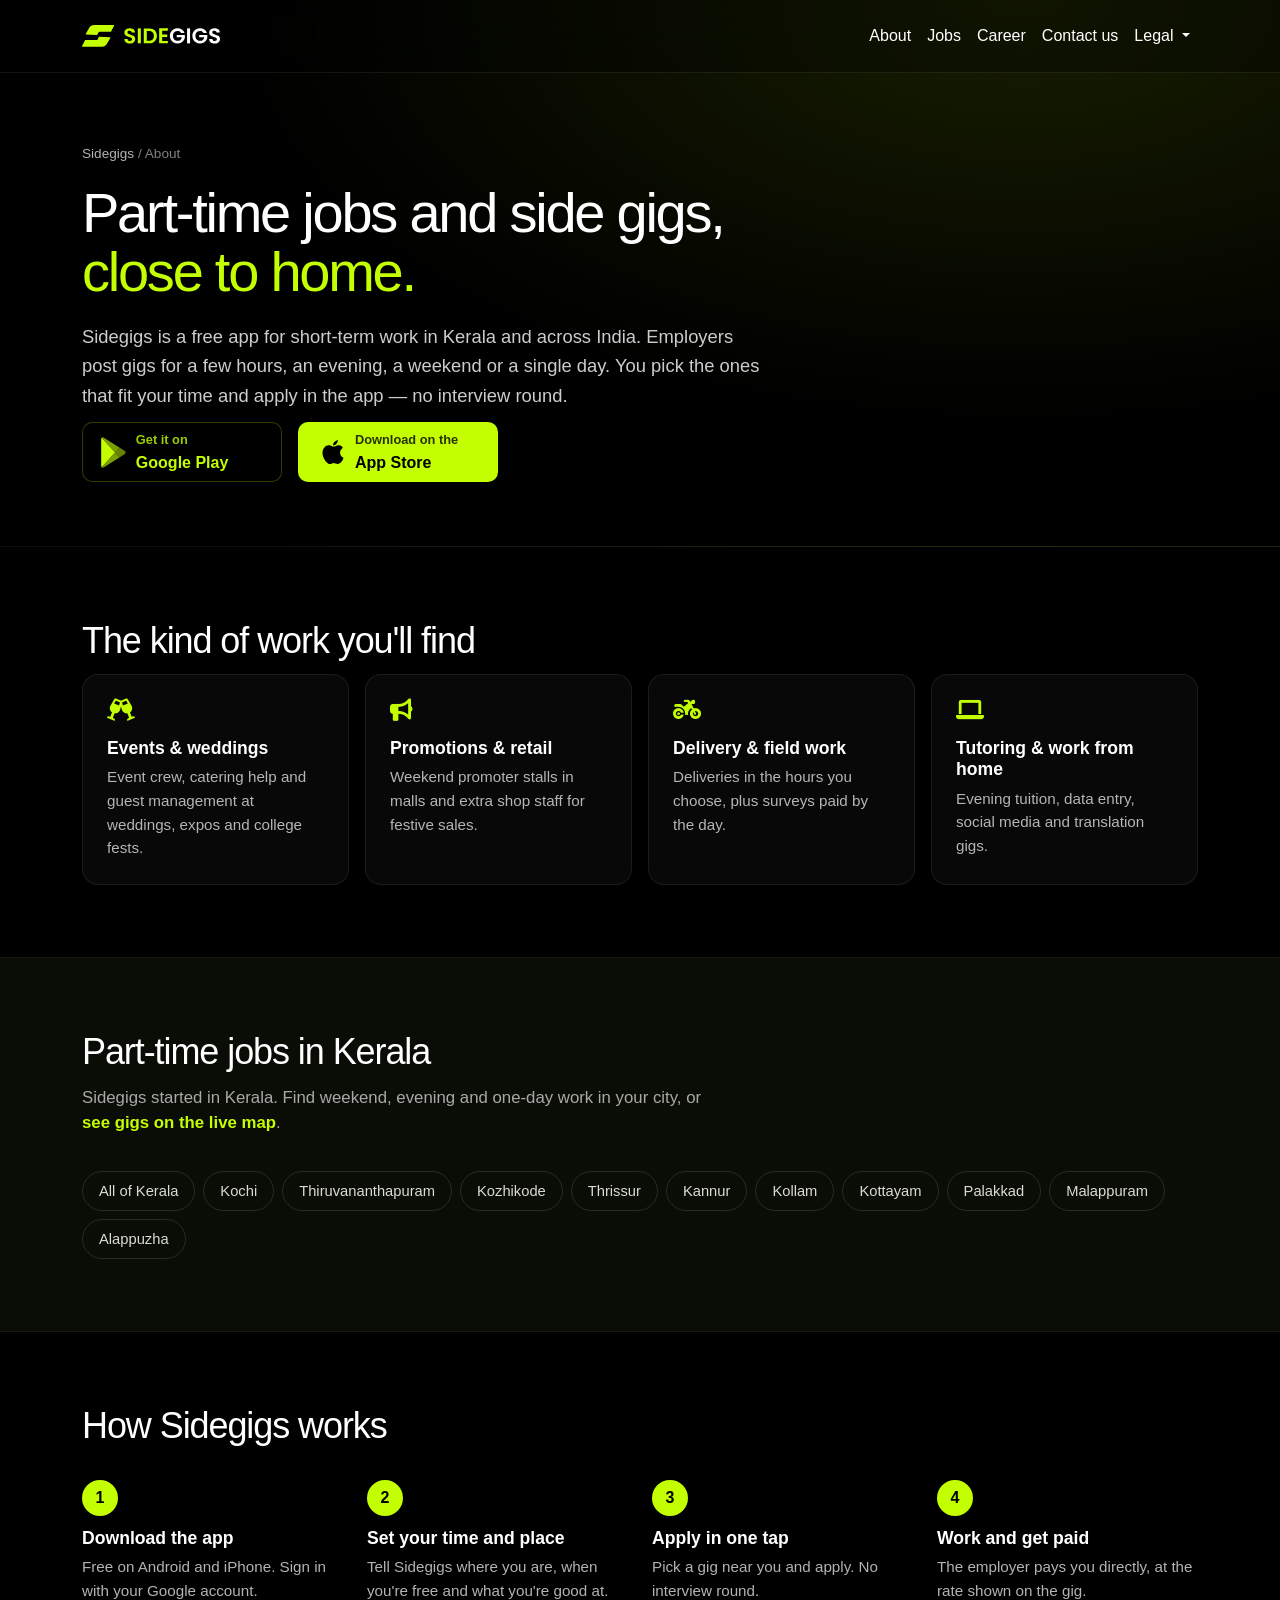
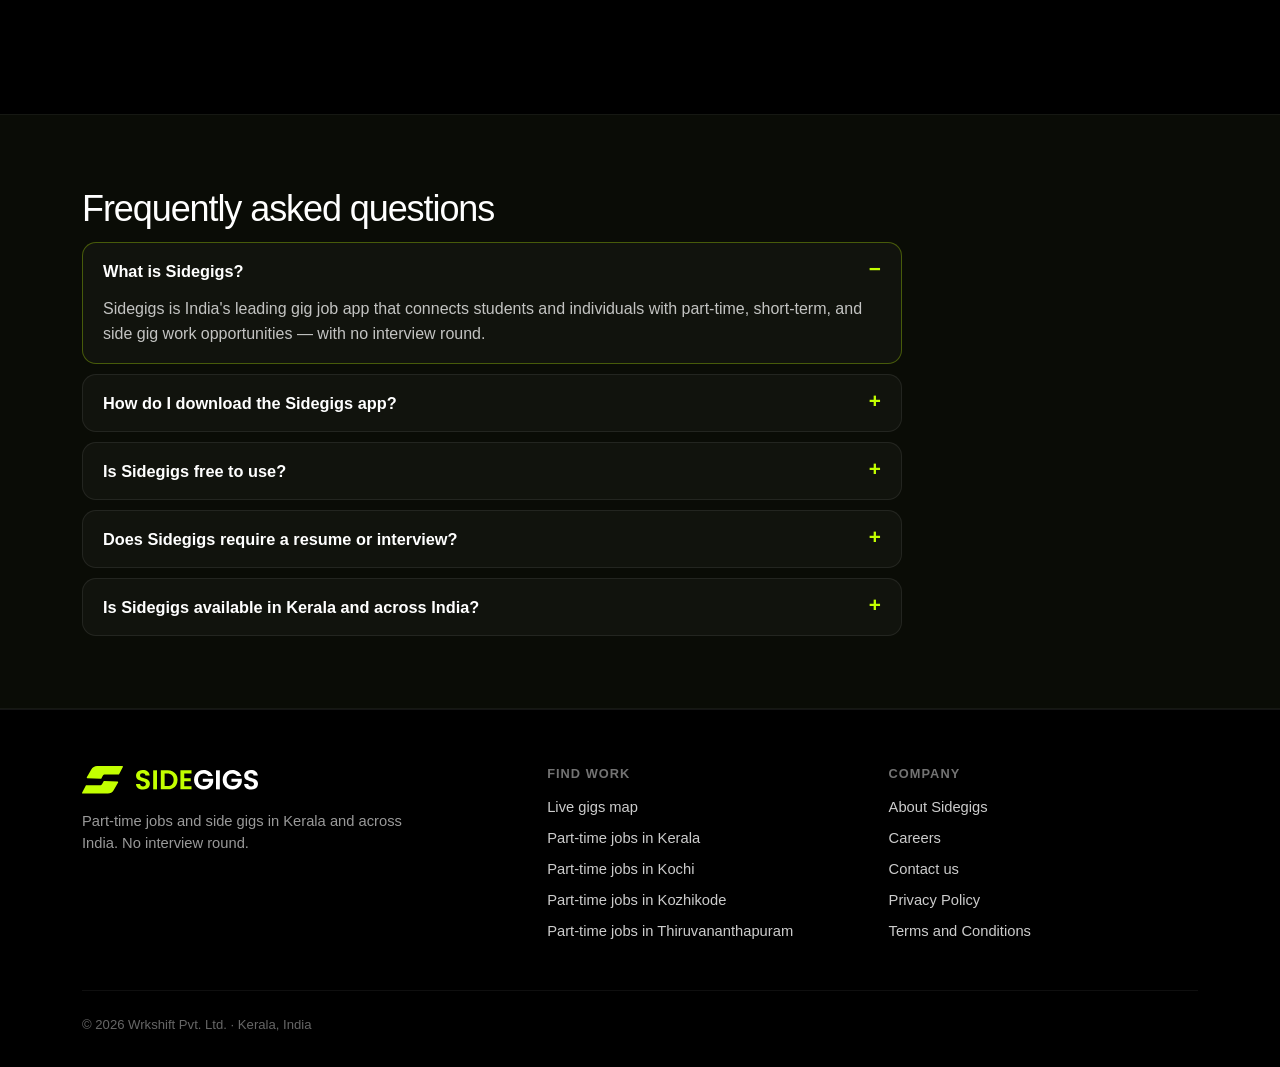
==== about.html @ 77636007 "Add About and Kerala jobs pages, SEO and footer - New part-time-jobs-kerala.html: gig types, ten Ker" ====
<!DOCTYPE html>
<html lang="en" prefix="og: https://ogp.me/ns#">

<head>
    <meta charset="UTF-8">
    <meta name="viewport" content="width=device-width, initial-scale=1.0">

    <!-- Favicon -->
    <link rel="icon" type="image/png" href="images/fav.png">
    <link rel="apple-touch-icon" href="images/fav.png">

    <!-- Primary SEO -->
    <title>About Sidegigs – Part-Time Jobs &amp; Side Gigs in Kerala and India</title>
    <meta name="description"
        content="Sidegigs is a free app for part-time jobs and side gigs in Kerala and across India — events, promotions, delivery, tutoring and work from home. See how it works and get answers to common questions.">
    <meta name="author" content="Wrkshift Pvt. Ltd.">
    <meta name="robots" content="index, follow, max-snippet:-1, max-image-preview:large">
    <meta name="theme-color" content="#C3FF00">
    <link rel="canonical" href="https://sidegigs.app/about.html">
    <link rel="alternate" hreflang="en-in" href="https://sidegigs.app/about.html">

    <!-- Open Graph -->
    <meta property="og:type" content="website">
    <meta property="og:url" content="https://sidegigs.app/about.html">
    <meta property="og:title" content="About Sidegigs – Part-Time Jobs &amp; Side Gigs Near You">
    <meta property="og:description"
        content="A free app for short-term work in Kerala and across India. See how Sidegigs works.">
    <meta property="og:image" content="https://sidegigs.app/images/og-image.png">
    <meta property="og:image:width" content="1200">
    <meta property="og:image:height" content="630">
    <meta property="og:image:alt" content="About Sidegigs">
    <meta property="og:site_name" content="Sidegigs">
    <meta property="og:locale" content="en_IN">

    <!-- Twitter Card -->
    <meta name="twitter:card" content="summary_large_image">
    <meta name="twitter:title" content="About Sidegigs – Part-Time Jobs &amp; Side Gigs Near You">
    <meta name="twitter:description" content="A free app for short-term work in Kerala and across India.">
    <meta name="twitter:image" content="https://sidegigs.app/images/og-image.png">

    <!-- JSON-LD: Breadcrumbs -->
    <script type="application/ld+json">
    {
      "@context": "https://schema.org",
      "@type": "BreadcrumbList",
      "itemListElement": [
        { "@type": "ListItem", "position": 1, "name": "Sidegigs", "item": "https://sidegigs.app/" },
        { "@type": "ListItem", "position": 2, "name": "About", "item": "https://sidegigs.app/about.html" }
      ]
    }
    </script>

    <!-- JSON-LD: FAQ (matches the questions shown on the page) -->
    <script type="application/ld+json">
    {
      "@context": "https://schema.org",
      "@type": "FAQPage",
      "mainEntity": [
        {
          "@type": "Question",
          "name": "What is Sidegigs?",
          "acceptedAnswer": {
            "@type": "Answer",
            "text": "Sidegigs is India's leading gig job app that connects students and individuals with part-time, short-term, and side gig work opportunities — with no interview round."
          }
        },
        {
          "@type": "Question",
          "name": "How do I download the Sidegigs app?",
          "acceptedAnswer": {
            "@type": "Answer",
            "text": "You can download the Sidegigs app on Android from the Google Play Store at https://play.google.com/store/apps/details?id=com.app.sidegigs and on iOS from the App Store at https://apps.apple.com/in/app/sidegigs/id6767884076"
          }
        },
        {
          "@type": "Question",
          "name": "Is Sidegigs free to use?",
          "acceptedAnswer": {
            "@type": "Answer",
            "text": "Yes, the Sidegigs app is completely free to download and use for finding part-time and gig jobs in India."
          }
        },
        {
          "@type": "Question",
          "name": "Does Sidegigs require a resume or interview?",
          "acceptedAnswer": {
            "@type": "Answer",
            "text": "There is no interview round for gigs on Sidegigs. Some employers may ask for a resume before they hire, so it helps to keep one ready. Download the app, browse jobs near you and apply."
          }
        },
        {
          "@type": "Question",
          "name": "Is Sidegigs available in Kerala and across India?",
          "acceptedAnswer": {
            "@type": "Answer",
            "text": "Yes, Sidegigs is available across India, including Kerala, with part-time and gig jobs listed in multiple cities and regions."
          }
        }
      ]
    }
    </script>

    <link href="https://cdn.jsdelivr.net/npm/bootstrap@5.3.0/dist/css/bootstrap.min.css" rel="stylesheet">
    <link href="https://cdnjs.cloudflare.com/ajax/libs/font-awesome/6.0.0/css/all.min.css" rel="stylesheet">
    <link rel="stylesheet" href="style.css">
</head>

<body>
    <!-- Navigation -->
    <nav class="navbar navbar-expand-lg fixed-top navbar-dark">
        <div class="container">
            <a class="navbar-brand" href="index.html">
                <img src="images/logo.svg" alt="Sidegigs Logo" class="navbar-logo">
            </a>
            <button class="navbar-toggler" type="button" data-bs-toggle="collapse"
                data-bs-target="#navbarSupportedContent" aria-controls="navbarSupportedContent" aria-expanded="false"
                aria-label="Toggle navigation">
                <span class="navbar-toggler-icon"></span>
            </button>
            <div class="collapse navbar-collapse ms-auto" id="navbarSupportedContent">
                <ul class="navbar-nav ms-auto mb-2 mb-lg-0">
                    <li class="nav-item">
                        <a class="nav-link active" aria-current="page" href="about.html">About</a>
                    </li>
                    <li class="nav-item">
                        <a class="nav-link" href="jobs.html">Jobs</a>
                    </li>
                    <li class="nav-item">
                        <a class="nav-link" href="career.html">Career</a>
                    </li>
                    <li class="nav-item">
                        <a class="nav-link" href="mailto:contact@sidegigs.app">Contact us</a>
                    </li>
                    <li class="nav-item dropdown">
                        <a class="nav-link dropdown-toggle" href="#" id="navbarDropdown" role="button"
                            data-bs-toggle="dropdown" aria-expanded="false">
                            Legal
                        </a>
                        <ul class="dropdown-menu" aria-labelledby="navbarDropdown">
                            <li><a class="dropdown-item" href="privacy-policy.html">Privacy Policy</a></li>
                            <li><a class="dropdown-item" href="terms-conditions.html">Terms and Conditions</a></li>
                        </ul>
                    </li>
                </ul>
            </div>
        </div>
    </nav>

    <main class="seo-page">
        <!-- What Sidegigs is -->
        <header class="seo-hero">
            <div class="container">
                <nav class="seo-breadcrumb" aria-label="Breadcrumb">
                    <a href="index.html">Sidegigs</a> <span aria-hidden="true">/</span> <span>About</span>
                </nav>
                <h1>Part-time jobs and side gigs,<br><span class="highlight">close to home.</span></h1>
                <p class="seo-lead">Sidegigs is a free app for short-term work in Kerala and across India.
                    Employers post gigs for a few hours, an evening, a weekend or a single day. You pick the ones that
                    fit your time and apply in the app — no interview round.</p>
                <div class="download-buttons">
                    <a href="https://play.google.com/store/apps/details?id=com.app.sidegigs" target="_blank" rel="noopener noreferrer" class="download-btn google-play">
                        <img src="images/google-play-icon.svg" alt="" class="download-icon">
                        <div class="download-text"><small>Get it on</small>Google Play</div>
                    </a>
                    <a href="https://apps.apple.com/in/app/sidegigs/id6767884076" target="_blank" rel="noopener noreferrer" class="download-btn app-store">
                        <img src="images/apple-icon.svg" alt="" class="download-icon">
                        <div class="download-text"><small>Download on the</small>App Store</div>
                    </a>
                </div>
            </div>
        </header>

        <!-- Kinds of work -->
        <section class="seo-section">
            <div class="container">
                <h2>The kind of work you'll find</h2>
                <div class="seo-grid">
                    <article class="seo-card">
                        <i class="fas fa-champagne-glasses" aria-hidden="true"></i>
                        <h3>Events &amp; weddings</h3>
                        <p>Event crew, catering help and guest management at weddings, expos and college fests.</p>
                    </article>
                    <article class="seo-card">
                        <i class="fas fa-bullhorn" aria-hidden="true"></i>
                        <h3>Promotions &amp; retail</h3>
                        <p>Weekend promoter stalls in malls and extra shop staff for festive sales.</p>
                    </article>
                    <article class="seo-card">
                        <i class="fas fa-motorcycle" aria-hidden="true"></i>
                        <h3>Delivery &amp; field work</h3>
                        <p>Deliveries in the hours you choose, plus surveys paid by the day.</p>
                    </article>
                    <article class="seo-card">
                        <i class="fas fa-laptop" aria-hidden="true"></i>
                        <h3>Tutoring &amp; work from home</h3>
                        <p>Evening tuition, data entry, social media and translation gigs.</p>
                    </article>
                </div>
            </div>
        </section>

        <!-- Kerala -->
        <section class="seo-section seo-section-alt">
            <div class="container">
                <h2>Part-time jobs in Kerala</h2>
                <p class="seo-section-lead">Sidegigs started in Kerala. Find weekend, evening and one-day work in your
                    city, or <a class="seo-inline-link" href="jobs.html">see gigs on the live map</a>.</p>
                <div class="seo-city-links">
                    <a href="part-time-jobs-kerala.html">All of Kerala</a>
                    <a href="part-time-jobs-kerala.html#kochi">Kochi</a>
                    <a href="part-time-jobs-kerala.html#thiruvananthapuram">Thiruvananthapuram</a>
                    <a href="part-time-jobs-kerala.html#kozhikode">Kozhikode</a>
                    <a href="part-time-jobs-kerala.html#thrissur">Thrissur</a>
                    <a href="part-time-jobs-kerala.html#kannur">Kannur</a>
                    <a href="part-time-jobs-kerala.html#kollam">Kollam</a>
                    <a href="part-time-jobs-kerala.html#kottayam">Kottayam</a>
                    <a href="part-time-jobs-kerala.html#palakkad">Palakkad</a>
                    <a href="part-time-jobs-kerala.html#malappuram">Malappuram</a>
                    <a href="part-time-jobs-kerala.html#alappuzha">Alappuzha</a>
                </div>
            </div>
        </section>

        <!-- How it works -->
        <section class="seo-section">
            <div class="container">
                <h2>How Sidegigs works</h2>
                <ol class="seo-steps">
                    <li>
                        <h3>Download the app</h3>
                        <p>Free on Android and iPhone. Sign in with your Google account.</p>
                    </li>
                    <li>
                        <h3>Set your time and place</h3>
                        <p>Tell Sidegigs where you are, when you're free and what you're good at.</p>
                    </li>
                    <li>
                        <h3>Apply in one tap</h3>
                        <p>Pick a gig near you and apply. No interview round.</p>
                    </li>
                    <li>
                        <h3>Work and get paid</h3>
                        <p>The employer pays you directly, at the rate shown on the gig.</p>
                    </li>
                </ol>
            </div>
        </section>

        <!-- FAQ (same questions as the FAQPage data in the head) -->
        <section class="seo-section seo-section-alt">
            <div class="container">
                <h2>Frequently asked questions</h2>
                <div class="seo-faq">
                    <details open>
                        <summary>What is Sidegigs?</summary>
                        <p>Sidegigs is India's leading gig job app that connects students and individuals with
                            part-time, short-term, and side gig work opportunities — with no interview round.</p>
                    </details>
                    <details>
                        <summary>How do I download the Sidegigs app?</summary>
                        <p>You can download the Sidegigs app on Android from the
                            <a class="link" href="https://play.google.com/store/apps/details?id=com.app.sidegigs" target="_blank" rel="noopener noreferrer">Google Play Store</a>
                            and on iOS from the
                            <a class="link" href="https://apps.apple.com/in/app/sidegigs/id6767884076" target="_blank" rel="noopener noreferrer">App Store</a>.</p>
                    </details>
                    <details>
                        <summary>Is Sidegigs free to use?</summary>
                        <p>Yes, the Sidegigs app is completely free to download and use for finding part-time and gig
                            jobs in India.</p>
                    </details>
                    <details>
                        <summary>Does Sidegigs require a resume or interview?</summary>
                        <p>There is no interview round for gigs on Sidegigs. Some employers may ask for a resume before
                            they hire, so it helps to keep one ready. Download the app, browse jobs near you and apply.</p>
                    </details>
                    <details>
                        <summary>Is Sidegigs available in Kerala and across India?</summary>
                        <p>Yes, Sidegigs is available across India, including Kerala, with part-time and gig jobs
                            listed in multiple cities and regions.
                            <a class="link" href="part-time-jobs-kerala.html">See part-time jobs in Kerala</a>.</p>
                    </details>
                </div>
            </div>
        </section>
    </main>

    <!-- Footer -->
    <footer class="site-footer">
        <div class="container">
            <div class="site-footer-grid">
                <div class="site-footer-brand">
                    <img src="images/logo.svg" alt="Sidegigs" class="navbar-logo">
                    <p>Part-time jobs and side gigs in Kerala and across India. No interview round.</p>
                </div>
                <nav aria-label="Find work">
                    <h2>Find work</h2>
                    <a href="jobs.html">Live gigs map</a>
                    <a href="part-time-jobs-kerala.html">Part-time jobs in Kerala</a>
                    <a href="part-time-jobs-kerala.html#kochi">Part-time jobs in Kochi</a>
                    <a href="part-time-jobs-kerala.html#kozhikode">Part-time jobs in Kozhikode</a>
                    <a href="part-time-jobs-kerala.html#thiruvananthapuram">Part-time jobs in Thiruvananthapuram</a>
                </nav>
                <nav aria-label="Company">
                    <h2>Company</h2>
                    <a href="about.html">About Sidegigs</a>
                    <a href="career.html">Careers</a>
                    <a href="mailto:contact@sidegigs.app">Contact us</a>
                    <a href="privacy-policy.html">Privacy Policy</a>
                    <a href="terms-conditions.html">Terms and Conditions</a>
                </nav>
            </div>
            <p class="site-footer-legal">© 2026 Wrkshift Pvt. Ltd. · Kerala, India</p>
        </div>
    </footer>

    <script src="https://cdn.jsdelivr.net/npm/bootstrap@5.3.0/dist/js/bootstrap.bundle.min.js"></script>
    <script src="script.js"></script>
</body>

</html>
---- style.css ----
:root {
    --primary-green: #a3ff12;
    --dark-bg: #1a1a1a;
    --card-bg: #2a2a2a;
}

* {
    margin: 0;
    padding: 0;
    box-sizing: border-box;
}

/* Custom font import - Figtree from Google Fonts */
@import url('https://fonts.googleapis.com/css2?family=Figtree:ital,wght@0,300..900;1,300..900&display=swap');

body {
    font-family: 'Figtree', -apple-system, BlinkMacSystemFont, 'Segoe UI', Roboto, sans-serif;
    background: black;
    color: white;
    overflow-x: hidden;
    min-height: 100vh;
}

.navbar {
    background: rgba(0, 0, 0, 0.3);
    backdrop-filter: blur(20px);
    -webkit-backdrop-filter: blur(20px);
    border-bottom: 1px solid rgba(255, 255, 255, 0.08);
    padding: 1rem 0;
}

.navbar-brand {
    font-family: 'Figtree', sans-serif;
    font-size: 1.5rem;
    font-weight: 700;
    color: white !important;
    display: flex;
    align-items: center;
    gap: 0.5rem;
}

.navbar-nav .nav-link {
    color: white !important;
    transition: color 0.3s ease;
}

.navbar-nav .nav-link:hover {
    color: rgb(195 255 0 / 57%) !important;
}

.dropdown-item {
    color: white !important;
    transition: color 0.3s ease;
}

.dropdown-item:hover {
    color: rgb(195 255 0 / 57%) !important;
    background-color: transparent !important;
}

.dropdown-menu {
    background-color: black !important;
    border: 1px solid rgba(255, 255, 255, 0.1) !important;
    padding: 0.5rem 0 !important;
    margin-top: 0.5rem !important;
    min-width: 200px !important;
    left: auto !important;
    right: 0 !important;
    transform: none !important;
}

.dropdown-item {
    color: white !important;
    transition: color 0.3s ease;
    padding: 0.5rem 1rem !important;
    white-space: nowrap !important;
    overflow: hidden !important;
    text-overflow: ellipsis !important;
    max-width: 200px !important;
    width: 100% !important;
    display: block !important;
}

.brand-icon {
    width: 32px;
    height: 32px;
    background: var(--primary-green);
    border-radius: 6px;
    display: flex;
    align-items: center;
    justify-content: center;
    color: black;
    font-weight: 900;
    font-size: 1.2rem;
    transform: skew(-15deg);
}

.contact-btn {
    font-family: 'Figtree', sans-serif;
    background: var(--primary-green);
    color: black !important;
    border: none;
    padding: 0.7rem 1.5rem;
    border-radius: 10px;
    font-weight: 600;
    text-decoration: none;
    transition: all 0.3s ease;
}

.contact-btn:hover {
    background: #8fdc00;
    transform: translateY(-2px);
    box-shadow: 0 10px 25px rgba(163, 255, 18, 0.3);
}

.hero-section {
    min-height: 100vh;
    display: flex;
    align-items: center;
    position: relative;
    padding: 8rem 0 4rem;
    background: black;
    background-image: url('images/bg.png');
    background-size: cover;
    background-position: center;
    background-repeat: no-repeat;
    background-attachment: fixed;
}

.hero-content {
    text-align: left;
    max-width: 600px;
    margin: 0;
    padding: 2rem;
    /* Background removed as requested */
    border-radius: 20px;
    box-shadow: none;
}

.hero-content h1 {
    font-family: 'Figtree', sans-serif;
    font-size: 83.25px;
    font-style: normal;
    font-weight: 500;
    line-height: 110%; /* 91.575px */
    letter-spacing: -4.212px;
    margin-bottom: 1.5rem;
    background: linear-gradient(180deg, #FFF 54.17%, #C3FF00 100%);
    background-clip: text;
    -webkit-background-clip: text;
    -webkit-text-fill-color: transparent;
}

.hero-content .highlight {
    color: var(--primary-green);
    -webkit-text-fill-color: var(--primary-green);
}

.hero-description {
    font-family: 'Figtree', sans-serif;
    font-size: 1.2rem;
    line-height: 1.6;
    margin-bottom: 3rem;
    color: rgba(255, 255, 255, 0.9);
    text-align: left;
}

.download-buttons {
    display: flex;
    gap: 1rem;
    flex-wrap: wrap;
    justify-content: flex-start;
}

.download-btn {
    font-family: 'Figtree', sans-serif;
    display: flex;
    align-items: center;
    gap: 0.8rem;
    padding: 1rem 2rem;
    border-radius: 12px;
    text-decoration: none;
    font-weight: 600;
    transition: all 0.3s ease;
    border: 2px solid transparent;
    min-width: 200px;
}

.download-btn.google-play {
    display: flex;
    width: 198px;
    height: 60px;
    padding: 11px 18px;
    flex-direction: row;
    align-items: center;
    gap: 10px;
    flex-shrink: 0;
    border-radius: 10px;
    border: 1px solid rgba(195, 255, 0, 0.24);
    background: #000;
    color: white;
}

.download-btn.app-store {
    display: flex;
    width: 198px;
    height: 60px;
    padding: 11px 21px;
    flex-direction: row;
    align-items: center;
    gap: 10px;
    flex-shrink: 0;
    border-radius: 10px;
    background: #C3FF00;
    color: black;
}

.download-btn:hover {
    transform: translateY(-3px);
    box-shadow: 0 15px 35px rgba(0, 0, 0, 0.3);
}

.download-btn.google-play:hover {
    background: #444;
    color: white;
}

.download-btn.app-store:hover {
    background: #8fdc00;
    color: black;
}

.download-icon {
    width: 24px;
    height: 24px;
}

.google-play .download-icon {
    width: 24.873px;
    height: 31.3px;
}

.download-text {
    font-family: 'Figtree', sans-serif;
    display: flex;
    color: #C3FF00;
    width: 104px;
    flex-direction: column;
    align-items: flex-start;
    gap: 2px;
}

.download-btn.app-store .download-text {
    display: flex;
    width: 104px;
    flex-direction: column;
    align-items: flex-start;
    color: black;
}

.download-text small {
    font-size: 0.8rem;
    opacity: 0.8;
}

.floating-circle {
    position: absolute;
    border-radius: 50%;
    background: linear-gradient(135deg, var(--primary-green), #7dd87d);
    opacity: 0.1;
    animation: float 6s ease-in-out infinite;
}

.floating-circle:nth-child(1) {
    width: 200px;
    height: 200px;
    top: 10%;
    left: 10%;
    animation-delay: 0s;
}

.floating-circle:nth-child(2) {
    width: 150px;
    height: 150px;
    top: 70%;
    right: 10%;
    animation-delay: 2s;
}

.floating-circle:nth-child(3) {
    width: 100px;
    height: 100px;
    top: 40%;
    left: 80%;
    animation-delay: 4s;
}
.hand-mob {
    display: none;
}
a.link {
    color: rgb(255 255 255 / 45%);
    text-decoration: none;
}
a.link:hover {
    color: rgb(195 255 0 / 57%);
}

/* Legal Pages Styles */
.legal-section {
    min-height: 100vh;
    padding: 8rem 0 4rem;
    background: linear-gradient(135deg, #1a1a1a 0%, #2d2d2d 100%);
}

.legal-content {
    background: rgba(42, 42, 42, 0.8);
    padding: 3rem;
    border-radius: 20px;
    box-shadow: 0 20px 40px rgba(0, 0, 0, 0.3);
    margin-top: 2rem;
}

.legal-content h1 {
    font-family: 'Figtree', sans-serif;
    font-size: 3rem;
    font-weight: 700;
    color: var(--primary-green);
    margin-bottom: 1rem;
}

.legal-content h2 {
    font-family: 'Figtree', sans-serif;
    font-size: 1.5rem;
    font-weight: 600;
    color: white;
    margin-top: 2rem;
    margin-bottom: 1rem;
}

.legal-content p {
    font-family: 'Figtree', sans-serif;
    font-size: 1.1rem;
    line-height: 1.6;
    color: rgba(255, 255, 255, 0.9);
    margin-bottom: 1rem;
}

.legal-content ul {
    margin-bottom: 1.5rem;
    padding-left: 1.5rem;
}

.legal-content li {
    font-family: 'Figtree', sans-serif;
    font-size: 1.1rem;
    line-height: 1.6;
    color: rgba(255, 255, 255, 0.9);
    margin-bottom: 0.5rem;
}

.last-updated {
    color: rgba(255, 255, 255, 0.6) !important;
    font-style: italic;
    margin-bottom: 2rem !important;
}

/* Career Page Styles */
.career-section {
    min-height: 100vh;
    padding: 8rem 0 4rem;
    background: black;
}

.career-content {
    background: rgba(0, 0, 0, 0.8);
    padding: 3rem;
    border-radius: 20px;
    box-shadow: 0 20px 40px rgba(0, 0, 0, 0.3);
    margin-top: 2rem;
    text-align: center;
}

.career-content h1 {
    font-family: 'Figtree', sans-serif;
    font-size: 3rem;
    font-weight: 700;
    color: var(--primary-green);
    margin-bottom: 1rem;
}

.career-subtitle {
    font-family: 'Figtree', sans-serif;
    font-size: 1.2rem;
    color: rgba(255, 255, 255, 0.8);
    margin-bottom: 3rem;
}

.no-openings-message {
    background: rgba(26, 26, 26, 0.6);
    padding: 2.5rem;
    border-radius: 15px;
    border: 1px solid rgba(195, 255, 0, 0.2);
    margin-top: 2rem;
}

.icon-container {
    margin-bottom: 1.5rem;
}

.icon-container i {
    font-size: 4rem;
    color: var(--primary-green);
    opacity: 0.8;
}

.no-openings-message h2 {
    font-family: 'Figtree', sans-serif;
    font-size: 2rem;
    font-weight: 600;
    color: white;
    margin-bottom: 1rem;
}

.no-openings-message p {
    font-family: 'Figtree', sans-serif;
    font-size: 1.1rem;
    line-height: 1.6;
    color: rgba(255, 255, 255, 0.9);
    margin-bottom: 2rem;
}

.future-opportunities {
    text-align: left;
    margin: 2rem 0;
    padding: 1.5rem;
    background: rgba(0, 0, 0, 0.3);
    border-radius: 10px;
}

.future-opportunities h3 {
    font-family: 'Figtree', sans-serif;
    font-size: 1.3rem;
    font-weight: 600;
    color: var(--primary-green);
    margin-bottom: 1rem;
}

.future-opportunities p {
    font-family: 'Figtree', sans-serif;
    font-size: 1rem;
    color: rgba(255, 255, 255, 0.8);
    margin-bottom: 1rem;
}

.future-opportunities ul {
    list-style: none;
    padding: 0;
}

.future-opportunities li {
    font-family: 'Figtree', sans-serif;
    font-size: 1rem;
    color: rgba(255, 255, 255, 0.9);
    margin-bottom: 0.8rem;
    padding-left: 1rem;
    position: relative;
}

.future-opportunities li:before {
    content: "•";
    color: var(--primary-green);
    font-weight: bold;
    position: absolute;
    left: 0;
}

.contact-info {
    margin-top: 2rem;
    padding: 1.5rem;
    background: rgba(195, 255, 0, 0.1);
    border-radius: 10px;
    border: 1px solid rgba(195, 255, 0, 0.3);
}

.contact-info h3 {
    font-family: 'Figtree', sans-serif;
    font-size: 1.3rem;
    font-weight: 600;
    color: var(--primary-green);
    margin-bottom: 1rem;
}

.contact-info p {
    font-family: 'Figtree', sans-serif;
    font-size: 1rem;
    color: rgba(255, 255, 255, 0.9);
    margin-bottom: 1.5rem;
}

.btn-primary {
    background: var(--primary-green);
    color: black;
    border: none;
    padding: 0.8rem 2rem;
    border-radius: 10px;
    font-family: 'Figtree', sans-serif;
    font-weight: 600;
    text-decoration: none;
    transition: all 0.3s ease;
}

.btn-primary:hover {
    background: #8fdc00;
    color: black;
    transform: translateY(-2px);
    box-shadow: 0 10px 25px rgba(163, 255, 18, 0.3);
}
@keyframes float {
    0%, 100% { transform: translateY(0px) rotate(0deg); }
    50% { transform: translateY(-20px) rotate(180deg); }
}
@media (max-width: 1200px) {
    .hero-content h1 {
        font-size: 60px;
    }
    .floating-elements {
        display: none;
    }
}

@media (max-width: 768px) {
    body {
        background: black !important;
    }
    
    .hero-section {
        padding: 6rem 0 2rem;
        background: black !important;
    }
    
    .career-section {
        background: black !important;
    }
    
    .hero-content {
        margin: 1rem;
        padding: 1.5rem;
    }
    
    .download-buttons {
        justify-content: flex-start;
    }
    
    .download-btn {
        min-width: 180px;
    }
    .hero-content h1 {
        letter-spacing: -1.212px;
        font-size: 60px;
    }
    .hand-mob {
        display: block;
        width: 70%;
    }
    .hero-section {
        flex-direction: column;
        align-items: flex-start;
        background-image: none !important;
    }
}

@media (max-width: 576px) {
    body {
        background: black !important;
    }
    
    .hero-section {
        background: black !important;
    }
    
    .career-section {
        background: black !important;
    }
    
    .download-buttons {
        flex-direction: row;
        align-items: center;
        justify-content: center;
    }
    
    .download-btn {
        width: 100%;
        max-width: 250px;
    }
    
    .hero-content {
        margin: 0.5rem;
        padding: 1rem;
    }
    .floating-circle:nth-child(3) {
        left: 40% !important;
    }
    .hero-description {
        text-align: center ;
        font-size: 0.875rem;
        margin-bottom: 1rem;
    }
    .hero-content h1 {
        font-size: 45px;
        text-align: center;
        margin-bottom: 1rem;
    }
    .hand-mob {
        width: 85%;
    }
    .contact-btn {
        padding: .6rem 1rem;
        font-size: 14px;
    }
    .download-btn.google-play, .download-btn.app-store {
        width: auto;
        padding: 11px;
        font-size: 14px;
        min-width: auto;
        max-width: auto;
    }

    .google-play .download-icon {
        width: 20.873px;
        height: 24.3px;
    }

    .download-icon {
        width: 20px;
        height: 20px;
    }
    a.link {
        font-size: 14px;
    }
}

@media (max-width: 398px) {
    .download-buttons {
        flex-direction: column;
        align-items: center;
        gap: 0.75rem;
        width: 100%;
    }

    .download-btn.google-play,
    .download-btn.app-store {
        width: 100%;
        max-width: none;
        min-width: 0;
        padding: 13px 20px;
        font-size: 15px;
        justify-content: center;
    }
}
/* Jobs Page Styles */
.jobs-section {
    position: relative;
    height: 100vh;
    height: 100dvh;
    min-height: 600px;
    overflow: hidden;
    background: radial-gradient(ellipse at 50% 65%, #0c1104 0%, #000 65%);
}

.jobs-stage {
    position: absolute;
    inset: 0;
    cursor: grab;
    /* The page is the globe, so a finger drag in any direction turns it. */
    touch-action: none;
    outline: none;
}

/* Darkens the left edge so the intro reads over the land dots. */
.jobs-section::before {
    content: "";
    position: absolute;
    inset: 0 auto 0 0;
    width: min(560px, 45%);
    background: linear-gradient(to right, rgba(0, 0, 0, 0.85) 40%, rgba(0, 0, 0, 0));
    pointer-events: none;
    z-index: 2;
}

.jobs-markers {
    z-index: 1;
}

.jobs-intro,
.jobs-panel,
.jobs-controls {
    z-index: 3;
}

.jobs-stage.is-dragging {
    cursor: grabbing;
}

.jobs-stage:focus-visible {
    box-shadow: inset 0 0 0 2px rgba(195, 255, 0, 0.5);
}

.jobs-stage canvas {
    display: block;
    width: 100%;
    height: 100%;
}

.jobs-markers {
    position: absolute;
    inset: 0;
    pointer-events: none;
}

/* A marker's box is centred on its point; the label floats above it. */
.globe-marker {
    position: absolute;
    left: -11px;
    top: -11px;
    width: 22px;
    height: 22px;
    padding: 0;
    border: 0;
    background: none;
    pointer-events: auto;
    cursor: pointer;
    transition: opacity 0.2s ease;
    will-change: transform;
}

.globe-marker-dot {
    position: absolute;
    inset: 5px;
    border-radius: 50%;
    background: #C3FF00;
    box-shadow: 0 0 0 2px rgba(0, 0, 0, 0.85), 0 0 12px rgba(195, 255, 0, 0.7);
    transition: transform 0.2s ease;
}

.globe-marker.is-remote .globe-marker-dot {
    background: #7cc8ff;
    box-shadow: 0 0 0 2px rgba(0, 0, 0, 0.85), 0 0 12px rgba(124, 200, 255, 0.7);
}

.globe-marker.is-hot .globe-marker-dot::after {
    content: "";
    position: absolute;
    inset: 0;
    border-radius: 50%;
    border: 2px solid currentColor;
    color: #C3FF00;
    animation: globe-pulse 2s ease-out infinite;
}

.globe-marker:hover .globe-marker-dot,
.globe-marker:focus-visible .globe-marker-dot {
    transform: scale(1.35);
}

.globe-marker.is-selected .globe-marker-dot {
    transform: scale(1.5);
    box-shadow: 0 0 0 2px #000, 0 0 0 4px #C3FF00, 0 0 18px rgba(195, 255, 0, 0.9);
}

.globe-marker.is-remote.is-selected .globe-marker-dot {
    box-shadow: 0 0 0 2px #000, 0 0 0 4px #7cc8ff, 0 0 18px rgba(124, 200, 255, 0.9);
}

.globe-marker:focus-visible {
    outline: none;
}

.globe-marker-label {
    position: absolute;
    left: 50%;
    bottom: calc(100% + 4px);
    transform: translate(-50%, 4px);
    padding: 3px 9px;
    border-radius: 999px;
    background: rgba(0, 0, 0, 0.8);
    border: 1px solid rgba(195, 255, 0, 0.3);
    color: white;
    font-size: 12px;
    font-weight: 600;
    white-space: nowrap;
    opacity: 0;
    pointer-events: none;
    transition: opacity 0.2s ease, transform 0.2s ease;
    backdrop-filter: blur(6px);
    -webkit-backdrop-filter: blur(6px);
}

.globe-marker-label em {
    font-style: normal;
    color: #C3FF00;
    margin-left: 2px;
}

.globe-marker.is-remote .globe-marker-label {
    border-color: rgba(124, 200, 255, 0.35);
}

.globe-marker.is-remote .globe-marker-label em {
    color: #7cc8ff;
}

.globe-marker.is-named .globe-marker-label,
.globe-marker:hover .globe-marker-label,
.globe-marker:focus-visible .globe-marker-label {
    opacity: 1;
    transform: translate(-50%, 0);
}

.globe-marker.is-selected,
.globe-marker:hover,
.globe-marker:focus-visible {
    z-index: 2;
}

.globe-marker.is-selected .globe-marker-label {
    background: #C3FF00;
    color: black;
    border-color: #C3FF00;
}

.globe-marker.is-selected .globe-marker-label em {
    color: rgba(0, 0, 0, 0.6);
}

.globe-marker.is-remote.is-selected .globe-marker-label {
    background: #7cc8ff;
    border-color: #7cc8ff;
}

@keyframes globe-pulse {
    0% { transform: scale(1); opacity: 0.8; }
    100% { transform: scale(3.2); opacity: 0; }
}

/* Intro and city list, over the left of the globe */
.jobs-intro {
    position: absolute;
    top: 7rem;
    left: max(1.5rem, calc((100% - 1320px) / 2 + 0.75rem));
    width: 340px;
    max-height: calc(100% - 9.5rem);
    display: flex;
    flex-direction: column;
    pointer-events: none;
}

.jobs-intro > * {
    pointer-events: auto;
}

.jobs-eyebrow {
    display: inline-flex;
    align-items: center;
    gap: 0.5rem;
    align-self: flex-start;
    padding: 0.3rem 0.8rem;
    border-radius: 999px;
    border: 1px solid rgba(195, 255, 0, 0.3);
    background: rgba(195, 255, 0, 0.08);
    color: #C3FF00;
    font-size: 0.8rem;
    font-weight: 600;
    letter-spacing: 0.04em;
    text-transform: uppercase;
}

.jobs-live-dot {
    width: 7px;
    height: 7px;
    border-radius: 50%;
    background: #C3FF00;
    box-shadow: 0 0 0 0 rgba(195, 255, 0, 0.6);
    animation: jobs-live 1.6s ease-out infinite;
}

@keyframes jobs-live {
    0% { box-shadow: 0 0 0 0 rgba(195, 255, 0, 0.6); }
    100% { box-shadow: 0 0 0 8px rgba(195, 255, 0, 0); }
}

.jobs-intro h1 {
    margin: 1rem 0 0.75rem;
    font-size: 2.75rem;
    font-weight: 500;
    line-height: 1.05;
    letter-spacing: -0.04em;
    color: white;
}

.jobs-intro h1 .highlight {
    color: #C3FF00;
}

.jobs-lead {
    font-size: 1rem;
    line-height: 1.55;
    color: rgba(255, 255, 255, 0.7);
    margin-bottom: 1.25rem;
}

.jobs-stats {
    display: flex;
    gap: 2rem;
    margin-bottom: 1.25rem;
}

.jobs-stats div {
    display: flex;
    flex-direction: column;
}

.jobs-stats strong {
    font-size: 2rem;
    font-weight: 600;
    line-height: 1;
    color: white;
    font-variant-numeric: tabular-nums;
}

.jobs-stats span {
    font-size: 0.8rem;
    color: rgba(255, 255, 255, 0.55);
    margin-top: 0.3rem;
}

.jobs-cities {
    display: grid;
    grid-template-columns: 1fr 1fr;
    gap: 2px 0.5rem;
    min-height: 0;
    overflow-y: auto;
    padding: 0.5rem;
    margin: 0 -0.5rem;
    border-radius: 14px;
    background: rgba(0, 0, 0, 0.45);
    backdrop-filter: blur(10px);
    -webkit-backdrop-filter: blur(10px);
    scrollbar-width: thin;
    scrollbar-color: rgba(255, 255, 255, 0.2) transparent;
}

.jobs-city {
    display: flex;
    align-items: center;
    gap: 0.5rem;
    min-width: 0;
    padding: 0.4rem 0.55rem;
    border: 0;
    border-radius: 8px;
    background: none;
    color: rgba(255, 255, 255, 0.8);
    font-size: 0.875rem;
    text-align: left;
    transition: background 0.2s ease, color 0.2s ease;
}

.jobs-city:hover {
    background: rgba(255, 255, 255, 0.07);
    color: white;
}

.jobs-city.is-selected {
    background: rgba(195, 255, 0, 0.14);
    color: white;
}

.jobs-city-dot {
    flex-shrink: 0;
    width: 7px;
    height: 7px;
    border-radius: 50%;
    background: #C3FF00;
}

.jobs-city.is-remote .jobs-city-dot {
    background: #7cc8ff;
}

.jobs-city-name {
    flex: 1;
    min-width: 0;
    overflow: hidden;
    text-overflow: ellipsis;
    white-space: nowrap;
}

.jobs-city-count {
    font-size: 0.75rem;
    color: rgba(255, 255, 255, 0.45);
    font-variant-numeric: tabular-nums;
}

/* Details, on the right */
.jobs-panel {
    position: absolute;
    top: 7rem;
    right: max(1.5rem, calc((100% - 1320px) / 2 + 0.75rem));
    width: 380px;
    max-height: calc(100% - 10.5rem);
    overflow-y: auto;
    padding: 1.25rem;
    border-radius: 20px;
    border: 1px solid rgba(255, 255, 255, 0.1);
    background: rgba(10, 12, 6, 0.78);
    backdrop-filter: blur(18px);
    -webkit-backdrop-filter: blur(18px);
    box-shadow: 0 30px 60px rgba(0, 0, 0, 0.5);
    scrollbar-width: thin;
    scrollbar-color: rgba(255, 255, 255, 0.2) transparent;
    animation: jobs-panel-in 0.35s ease;
}

.jobs-panel.is-open {
    border-color: rgba(195, 255, 0, 0.22);
}

@keyframes jobs-panel-in {
    from { opacity: 0; transform: translateX(16px); }
    to { opacity: 1; transform: none; }
}

.jobs-panel-empty {
    text-align: center;
    padding: 1rem 0.5rem;
}

.jobs-panel-empty-icon {
    width: 52px;
    height: 52px;
    margin: 0 auto 1rem;
    display: grid;
    place-items: center;
    border-radius: 50%;
    background: rgba(195, 255, 0, 0.1);
    color: #C3FF00;
    font-size: 1.3rem;
}

.jobs-panel-empty h2 {
    font-size: 1.25rem;
    font-weight: 600;
    margin-bottom: 0.5rem;
}

.jobs-panel-empty p {
    font-size: 0.9rem;
    color: rgba(255, 255, 255, 0.6);
    margin: 0;
}

.jobs-panel-head {
    display: flex;
    align-items: center;
    justify-content: space-between;
    gap: 0.75rem;
    margin-bottom: 1rem;
}

.jobs-panel-head h2 {
    font-size: 1.5rem;
    font-weight: 600;
    margin: 0;
}

.jobs-panel-sub,
.jobs-panel-crumb {
    font-size: 0.85rem;
    color: rgba(255, 255, 255, 0.55);
}

.jobs-panel-crumb {
    flex: 1;
}

.jobs-icon-btn {
    flex-shrink: 0;
    width: 36px;
    height: 36px;
    display: grid;
    place-items: center;
    border-radius: 50%;
    border: 1px solid rgba(255, 255, 255, 0.12);
    background: rgba(255, 255, 255, 0.04);
    color: white;
    transition: background 0.2s ease, border-color 0.2s ease;
}

.jobs-icon-btn:hover {
    background: rgba(195, 255, 0, 0.12);
    border-color: rgba(195, 255, 0, 0.4);
}

.jobs-list {
    list-style: none;
    padding: 0;
    margin: 0;
    display: flex;
    flex-direction: column;
    gap: 0.6rem;
}

.jobs-card {
    width: 100%;
    display: flex;
    flex-direction: column;
    gap: 0.45rem;
    padding: 0.9rem 1rem;
    border-radius: 14px;
    border: 1px solid rgba(255, 255, 255, 0.08);
    background: rgba(255, 255, 255, 0.03);
    color: white;
    text-align: left;
    transition: border-color 0.2s ease, background 0.2s ease, transform 0.2s ease;
}

.jobs-card:hover,
.jobs-card:focus-visible {
    border-color: rgba(195, 255, 0, 0.45);
    background: rgba(195, 255, 0, 0.05);
    transform: translateY(-1px);
    outline: none;
}

.jobs-card-top {
    display: flex;
    justify-content: space-between;
    align-items: baseline;
    gap: 0.75rem;
}

.jobs-card-title {
    font-weight: 600;
    font-size: 1rem;
}

.jobs-card-pay {
    flex-shrink: 0;
    color: #C3FF00;
    font-weight: 600;
    font-size: 0.9rem;
}

.jobs-card-meta {
    display: flex;
    align-items: center;
    flex-wrap: wrap;
    gap: 0.5rem;
    font-size: 0.82rem;
    color: rgba(255, 255, 255, 0.7);
}

.jobs-card-foot {
    font-size: 0.75rem;
    color: rgba(255, 255, 255, 0.45);
}

.jobs-tag {
    display: inline-block;
    padding: 0.15rem 0.55rem;
    border-radius: 999px;
    background: rgba(195, 255, 0, 0.12);
    color: #C3FF00;
    font-size: 0.72rem;
    font-weight: 600;
}

.jobs-tag.is-remote {
    background: rgba(124, 200, 255, 0.14);
    color: #7cc8ff;
}

.jobs-detail h2 {
    font-size: 1.6rem;
    font-weight: 600;
    margin: 0.6rem 0 0.25rem;
}

.jobs-detail-where {
    font-size: 0.875rem;
    color: rgba(255, 255, 255, 0.6);
    margin-bottom: 0.9rem;
}

.jobs-detail-pay {
    font-size: 1.9rem;
    font-weight: 600;
    color: #C3FF00;
    letter-spacing: -0.02em;
    margin-bottom: 1rem;
}

.jobs-facts {
    display: grid;
    grid-template-columns: 1.6fr 1fr 1fr;
    gap: 0.5rem;
    margin-bottom: 1.25rem;
}

.jobs-facts div {
    padding: 0.6rem 0.7rem;
    border-radius: 10px;
    background: rgba(255, 255, 255, 0.04);
}

.jobs-facts dt {
    font-size: 0.7rem;
    font-weight: 500;
    color: rgba(255, 255, 255, 0.5);
    text-transform: uppercase;
    letter-spacing: 0.04em;
}

.jobs-facts dd {
    margin: 0.2rem 0 0;
    font-size: 0.85rem;
    font-weight: 600;
}

.jobs-detail h3 {
    font-size: 0.8rem;
    font-weight: 600;
    text-transform: uppercase;
    letter-spacing: 0.06em;
    color: rgba(255, 255, 255, 0.5);
    margin: 1rem 0 0.4rem;
}

.jobs-detail p,
.jobs-detail li {
    font-size: 0.92rem;
    line-height: 1.55;
    color: rgba(255, 255, 255, 0.85);
}

.jobs-detail ul {
    padding-left: 1.1rem;
    margin-bottom: 0;
}

.jobs-detail li::marker {
    color: #C3FF00;
}

.jobs-apply-wrap {
    position: sticky;
    bottom: -1.25rem;
    margin: 1.25rem -1.25rem -1.25rem;
    padding: 1rem 1.25rem 1.25rem;
    background: linear-gradient(to bottom, rgba(10, 12, 6, 0), rgba(10, 12, 6, 0.95) 30%);
}

.jobs-apply {
    width: 100%;
    display: flex;
    align-items: center;
    justify-content: center;
    gap: 0.6rem;
    padding: 0.95rem 1.25rem;
    border: 0;
    border-radius: 12px;
    background: #C3FF00;
    color: black;
    font-size: 1rem;
    font-weight: 700;
    text-decoration: none;
    transition: background 0.2s ease, transform 0.2s ease, box-shadow 0.2s ease;
}

.jobs-apply:hover {
    background: #8fdc00;
    color: black;
    transform: translateY(-2px);
    box-shadow: 0 10px 25px rgba(163, 255, 18, 0.3);
}

.jobs-apply-stores {
    margin-top: 0.85rem;
}

.jobs-apply-stores p {
    font-size: 0.82rem;
    color: rgba(255, 255, 255, 0.6);
    margin-bottom: 0.6rem;
}

.jobs-stores {
    display: flex;
    gap: 0.5rem;
}

.jobs-stores .download-btn {
    flex: 1;
    width: auto;
    min-width: 0;
    height: 52px;
    padding: 8px 12px;
}

.jobs-stores .download-text {
    width: auto;
    font-size: 0.85rem;
}

.jobs-stores .download-text small {
    font-size: 0.65rem;
}

.jobs-apply-note {
    margin: 0.6rem 0 0;
    text-align: center;
    font-size: 0.78rem !important;
    color: rgba(255, 255, 255, 0.5) !important;
}

/* Globe controls, along the bottom */
.jobs-controls {
    position: absolute;
    left: 50%;
    bottom: 1.75rem;
    transform: translateX(-50%);
    display: flex;
    gap: 0.5rem;
}

.jobs-control-group {
    display: flex;
    border-radius: 999px;
    border: 1px solid rgba(255, 255, 255, 0.12);
    background: rgba(0, 0, 0, 0.6);
    backdrop-filter: blur(10px);
    -webkit-backdrop-filter: blur(10px);
    overflow: hidden;
}

.jobs-control-group button {
    min-width: 40px;
    height: 40px;
    padding: 0 0.75rem;
    border: 0;
    background: none;
    color: rgba(255, 255, 255, 0.85);
    font-size: 0.85rem;
    font-weight: 600;
    transition: background 0.2s ease, color 0.2s ease;
}

.jobs-control-group button + button {
    border-left: 1px solid rgba(255, 255, 255, 0.1);
}

.jobs-control-group button:hover {
    background: rgba(195, 255, 0, 0.12);
    color: #C3FF00;
}

@media (prefers-reduced-motion: reduce) {
    .globe-marker.is-hot .globe-marker-dot::after,
    .jobs-live-dot {
        animation: none;
    }

    .jobs-panel {
        animation: none;
    }
}

@media (max-width: 1199px) {
    .jobs-intro {
        width: 300px;
    }

    .jobs-intro h1 {
        font-size: 2.3rem;
    }

    .jobs-panel {
        width: 340px;
    }
}

/* On narrower screens the details come up from the bottom as a sheet. */
@media (max-width: 991px) {
    .jobs-section::before {
        inset: 0 0 auto 0;
        width: auto;
        height: 220px;
        background: linear-gradient(to bottom, rgba(0, 0, 0, 0.9) 55%, rgba(0, 0, 0, 0));
    }

    .jobs-intro {
        top: 5.25rem;
        left: 1rem;
        right: 1rem;
        width: auto;
        max-height: none;
    }

    .jobs-eyebrow,
    .jobs-lead,
    .jobs-stats {
        display: none;
    }

    .jobs-intro h1 {
        font-size: 1.9rem;
        margin: 0 0 0.75rem;
    }

    .jobs-cities {
        display: flex;
        gap: 0.4rem;
        margin: 0 -1rem;
        padding: 0 1rem;
        overflow-x: auto;
        overflow-y: hidden;
        background: none;
        backdrop-filter: none;
        -webkit-backdrop-filter: none;
        border-radius: 0;
        scrollbar-width: none;
    }

    .jobs-cities::-webkit-scrollbar {
        display: none;
    }

    .jobs-city {
        flex-shrink: 0;
        padding: 0.4rem 0.75rem;
        border-radius: 999px;
        border: 1px solid rgba(255, 255, 255, 0.12);
        background: rgba(0, 0, 0, 0.55);
    }

    .jobs-city.is-selected {
        border-color: rgba(195, 255, 0, 0.5);
    }

    .jobs-panel {
        top: auto;
        left: 0;
        right: 0;
        bottom: 0;
        width: auto;
        max-height: 58%;
        border-radius: 22px 22px 0 0;
        border-bottom: 0;
        padding: 1rem 1rem 1.25rem;
        animation: none;
        transform: translateY(105%);
        transition: transform 0.35s ease;
        z-index: 5;
    }

    .jobs-panel.is-open {
        transform: none;
    }

    .jobs-panel::before {
        content: "";
        display: block;
        width: 40px;
        height: 4px;
        margin: -0.25rem auto 0.75rem;
        border-radius: 2px;
        background: rgba(255, 255, 255, 0.2);
    }

    .jobs-apply-wrap {
        margin: 1.25rem -1rem -1.25rem;
        padding: 1rem;
    }

    .jobs-controls {
        bottom: 1.25rem;
    }

    .jobs-section.has-panel .jobs-controls {
        opacity: 0;
        pointer-events: none;
    }
}

@media (max-width: 400px) {
    .jobs-intro h1 {
        font-size: 1.6rem;
    }

    .jobs-control-group button {
        min-width: 36px;
        height: 36px;
        padding: 0 0.6rem;
    }

    .jobs-facts {
        grid-template-columns: 1fr 1fr;
    }

    .jobs-facts div:first-child {
        grid-column: 1 / -1;
    }
}

/* SEO Content Pages */
.seo-page {
    background: black;
}

.seo-hero {
    padding: 9rem 0 4rem;
    background: radial-gradient(ellipse at 80% 0%, rgba(195, 255, 0, 0.12) 0%, rgba(0, 0, 0, 0) 55%);
    border-bottom: 1px solid rgba(255, 255, 255, 0.06);
}

.seo-breadcrumb {
    font-size: 0.85rem;
    color: rgba(255, 255, 255, 0.5);
    margin-bottom: 1.25rem;
}

.seo-breadcrumb a {
    color: rgba(255, 255, 255, 0.7);
    text-decoration: none;
}

.seo-breadcrumb a:hover {
    color: #C3FF00;
}

.seo-hero h1 {
    font-size: 3.5rem;
    font-weight: 500;
    line-height: 1.05;
    letter-spacing: -0.04em;
    margin-bottom: 1.25rem;
    max-width: 820px;
}

.seo-hero h1 .highlight,
.seo-home-intro h2 .highlight {
    color: #C3FF00;
}

.seo-lead {
    font-size: 1.15rem;
    line-height: 1.6;
    color: rgba(255, 255, 255, 0.8);
    max-width: 680px;
    margin-bottom: 0.75rem;
}

.seo-malayalam {
    font-size: 1rem;
    color: rgba(195, 255, 0, 0.8);
    margin-bottom: 2rem;
}

.seo-map-link {
    display: inline-flex;
    align-items: center;
    gap: 0.5rem;
    margin-top: 1.5rem;
    color: #C3FF00;
    font-weight: 600;
    text-decoration: none;
}

.seo-map-link:hover {
    color: white;
}

.seo-section {
    padding: 4.5rem 0;
}

.seo-section-alt {
    background: #0a0c06;
    border-top: 1px solid rgba(255, 255, 255, 0.05);
    border-bottom: 1px solid rgba(255, 255, 255, 0.05);
}

.seo-section h2 {
    font-size: 2.25rem;
    font-weight: 500;
    letter-spacing: -0.03em;
    margin-bottom: 0.75rem;
}

.seo-section-lead {
    font-size: 1.05rem;
    color: rgba(255, 255, 255, 0.65);
    max-width: 640px;
    margin-bottom: 2.25rem;
}

.seo-grid {
    display: grid;
    grid-template-columns: repeat(auto-fill, minmax(220px, 1fr));
    gap: 1rem;
}

.seo-card {
    padding: 1.5rem;
    border-radius: 16px;
    border: 1px solid rgba(255, 255, 255, 0.08);
    background: rgba(255, 255, 255, 0.03);
    transition: border-color 0.2s ease;
}

.seo-card:hover {
    border-color: rgba(195, 255, 0, 0.35);
}

.seo-card i {
    font-size: 1.4rem;
    color: #C3FF00;
    margin-bottom: 1rem;
}

.seo-card h3,
.seo-cities h3,
.seo-steps h3,
.seo-employers h3 {
    font-size: 1.1rem;
    font-weight: 600;
    margin-bottom: 0.4rem;
}

.seo-card p,
.seo-cities p,
.seo-steps p,
.seo-employers p {
    font-size: 0.95rem;
    line-height: 1.55;
    color: rgba(255, 255, 255, 0.7);
    margin: 0;
}

.seo-cities {
    display: grid;
    grid-template-columns: repeat(auto-fill, minmax(300px, 1fr));
    gap: 1.75rem 2.5rem;
}

.seo-cities article {
    padding-left: 1rem;
    border-left: 2px solid rgba(195, 255, 0, 0.4);
    scroll-margin-top: 6rem;
}

.seo-steps {
    list-style: none;
    counter-reset: step;
    padding: 0;
    margin: 2rem 0 2.5rem;
    display: grid;
    grid-template-columns: repeat(auto-fit, minmax(220px, 1fr));
    gap: 1.5rem;
}

.seo-steps li {
    counter-increment: step;
    position: relative;
    padding-top: 3rem;
}

.seo-steps li::before {
    content: counter(step);
    position: absolute;
    top: 0;
    left: 0;
    width: 2.25rem;
    height: 2.25rem;
    display: grid;
    place-items: center;
    border-radius: 50%;
    background: #C3FF00;
    color: black;
    font-weight: 700;
}

.seo-employers {
    display: flex;
    align-items: center;
    justify-content: space-between;
    gap: 1.5rem;
    padding: 1.75rem;
    border-radius: 18px;
    border: 1px solid rgba(195, 255, 0, 0.25);
    background: rgba(195, 255, 0, 0.05);
}

.seo-employers .btn-primary {
    flex-shrink: 0;
    display: inline-block;
}

.seo-faq {
    max-width: 820px;
    display: flex;
    flex-direction: column;
    gap: 0.6rem;
}

.seo-faq details {
    border-radius: 14px;
    border: 1px solid rgba(255, 255, 255, 0.08);
    background: rgba(255, 255, 255, 0.03);
    padding: 1rem 1.25rem;
}

.seo-faq details[open] {
    border-color: rgba(195, 255, 0, 0.3);
}

.seo-faq summary {
    font-weight: 600;
    font-size: 1.02rem;
    cursor: pointer;
    list-style: none;
    display: flex;
    justify-content: space-between;
    gap: 1rem;
}

.seo-faq summary::-webkit-details-marker {
    display: none;
}

.seo-faq summary::after {
    content: "+";
    color: #C3FF00;
    font-size: 1.3rem;
    line-height: 1;
}

.seo-faq details[open] summary::after {
    content: "−";
}

.seo-faq details p {
    margin: 0.75rem 0 0;
    color: rgba(255, 255, 255, 0.75);
    line-height: 1.6;
}

.seo-city-links {
    display: flex;
    flex-wrap: wrap;
    gap: 0.5rem;
}

.seo-city-links a {
    padding: 0.5rem 1rem;
    border-radius: 999px;
    border: 1px solid rgba(255, 255, 255, 0.12);
    color: rgba(255, 255, 255, 0.85);
    text-decoration: none;
    font-size: 0.92rem;
    transition: border-color 0.2s ease, color 0.2s ease;
}

.seo-city-links a:hover {
    border-color: rgba(195, 255, 0, 0.5);
    color: #C3FF00;
}

.seo-home-intro h2 {
    max-width: 760px;
}

/* Footer */
.site-footer {
    padding: 3.5rem 0 2rem;
    background: black;
    border-top: 1px solid rgba(255, 255, 255, 0.08);
}

.site-footer-grid {
    display: grid;
    grid-template-columns: 1.4fr 1fr 1fr;
    gap: 2rem;
}

.site-footer-brand img {
    height: 28px;
    margin-bottom: 1rem;
}

.site-footer-brand p {
    color: rgba(255, 255, 255, 0.6);
    max-width: 320px;
    font-size: 0.92rem;
}

.site-footer h2 {
    font-size: 0.8rem;
    font-weight: 600;
    text-transform: uppercase;
    letter-spacing: 0.08em;
    color: rgba(255, 255, 255, 0.45);
    margin-bottom: 0.9rem;
}

.site-footer nav a {
    display: block;
    color: rgba(255, 255, 255, 0.8);
    text-decoration: none;
    font-size: 0.92rem;
    margin-bottom: 0.55rem;
}

.site-footer nav a:hover {
    color: #C3FF00;
}

.site-footer-legal {
    margin: 2.5rem 0 0;
    padding-top: 1.5rem;
    border-top: 1px solid rgba(255, 255, 255, 0.06);
    font-size: 0.82rem;
    color: rgba(255, 255, 255, 0.4);
}

@media (max-width: 768px) {
    .seo-hero {
        padding: 7rem 0 3rem;
    }

    .seo-hero h1 {
        font-size: 2.4rem;
    }

    .seo-section {
        padding: 3rem 0;
    }

    .seo-section h2 {
        font-size: 1.75rem;
    }

    .seo-employers {
        flex-direction: column;
        align-items: flex-start;
    }

    .site-footer-grid {
        grid-template-columns: 1fr;
    }
}

.seo-inline-link,
.jobs-kerala-link {
    color: #C3FF00;
    font-weight: 600;
    text-decoration: none;
}

.seo-inline-link:hover,
.jobs-kerala-link:hover {
    color: white;
}

.jobs-kerala-link {
    display: inline-flex;
    align-items: center;
    gap: 0.4rem;
    align-self: flex-start;
    font-size: 0.9rem;
    margin: -0.5rem 0 1.25rem;
}

@media (max-width: 991px) {
    .jobs-kerala-link {
        display: none;
    }
}
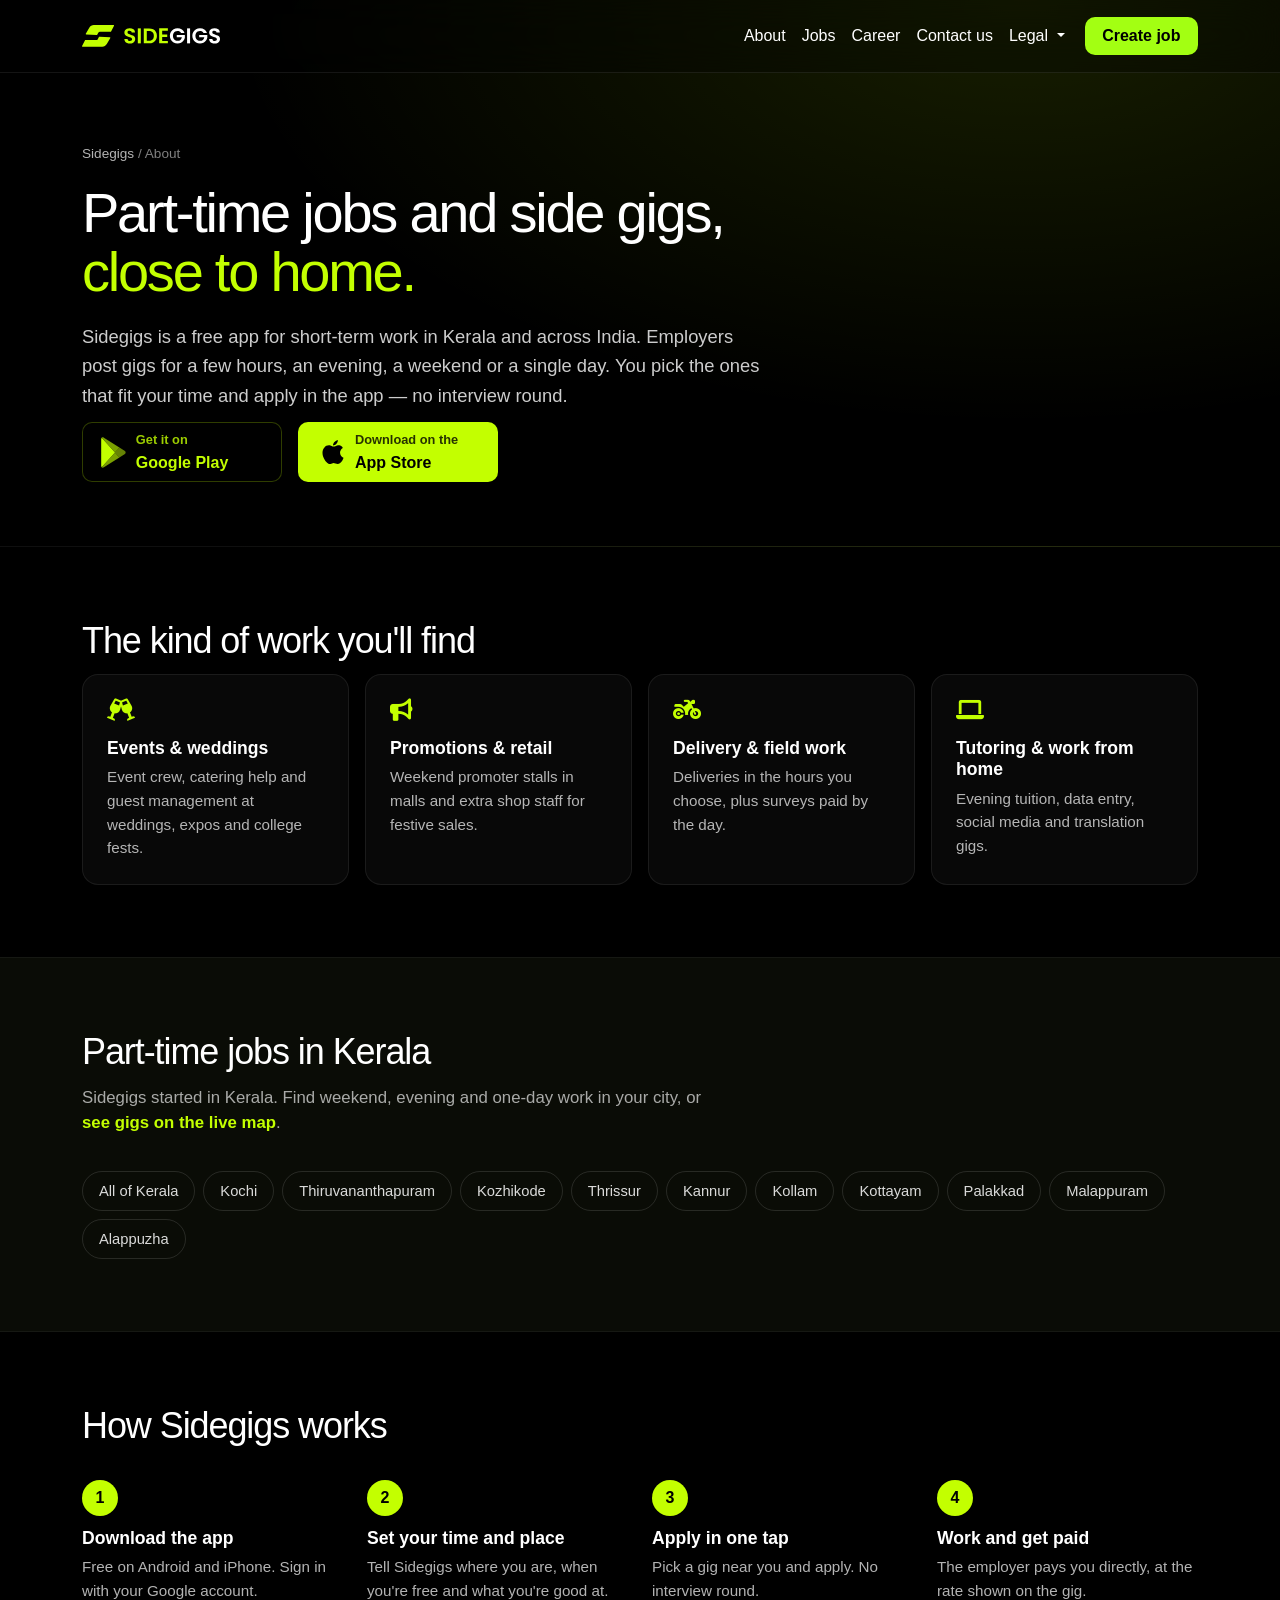
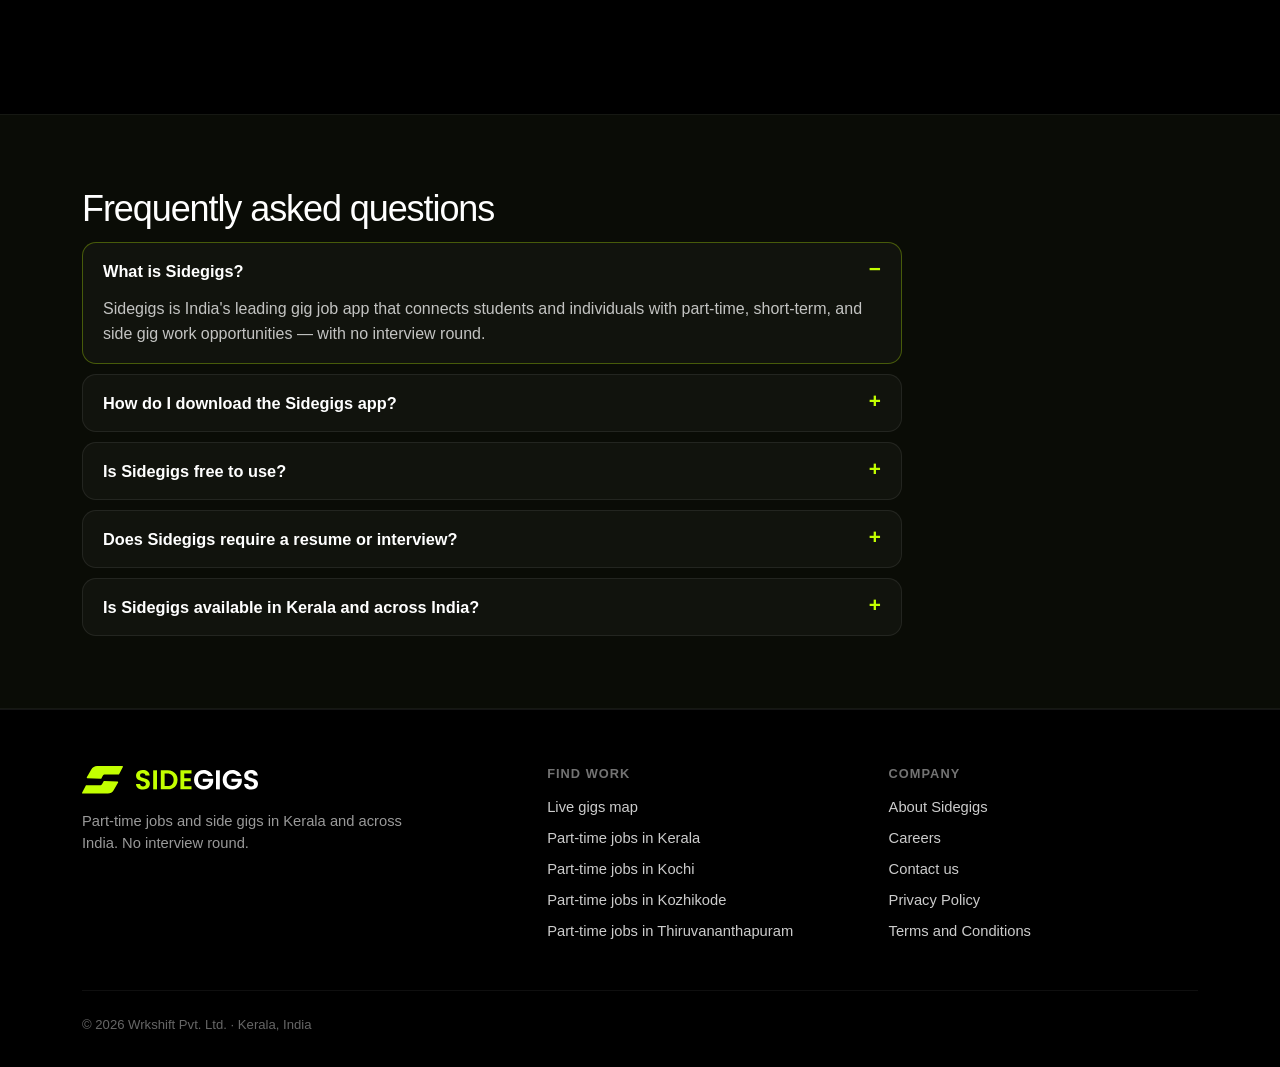
==== commit c2e444a6: "Add Create job button and business sign-in and setup flow Sign in with mobile or email, then busines" ====
--- a/about.html
+++ b/about.html
@@ -140,6 +140,9 @@
                             <li><a class="dropdown-item" href="privacy-policy.html">Privacy Policy</a></li>
                             <li><a class="dropdown-item" href="terms-conditions.html">Terms and Conditions</a></li>
                         </ul>
+                    </li>
+                    <li class="nav-item nav-cta-item">
+                        <a class="nav-cta" href="business.html">Create job</a>
                     </li>
                 </ul>
             </div>
--- a/style.css
+++ b/style.css
@@ -1174,9 +1174,27 @@
     font-weight: 600;
 }
 
-.jobs-tag.is-remote {
+.jobs-tag.is-remote,
+.jobs-tag.is-ours {
     background: rgba(124, 200, 255, 0.14);
     color: #7cc8ff;
+}
+
+.jobs-detail-company {
+    font-size: 0.95rem;
+    font-weight: 500;
+    color: rgba(255, 255, 255, 0.8);
+    margin-bottom: 0.2rem;
+}
+
+.jobs-detail .jobs-detail-text {
+    white-space: pre-line;
+    overflow-wrap: anywhere;
+}
+
+.jobs-panel-empty .jobs-stores {
+    justify-content: center;
+    margin-top: 1rem;
 }
 
 .jobs-detail h2 {
@@ -1201,7 +1219,7 @@
 
 .jobs-facts {
     display: grid;
-    grid-template-columns: 1.6fr 1fr 1fr;
+    grid-template-columns: repeat(auto-fit, minmax(110px, 1fr));
     gap: 0.5rem;
     margin-bottom: 1.25rem;
 }
@@ -1885,3 +1903,31 @@
         display: none;
     }
 }
+
+/* Create job button in the nav */
+.nav-cta-item {
+    display: flex;
+    align-items: center;
+    margin-left: 0.75rem;
+}
+
+.nav-cta {
+    background: var(--primary-green);
+    color: black !important;
+    font-weight: 600;
+    text-decoration: none;
+    padding: 0.45rem 1.1rem;
+    border-radius: 10px;
+    white-space: nowrap;
+    transition: background 0.2s ease;
+}
+
+.nav-cta:hover {
+    background: #8fdc00;
+}
+
+@media (max-width: 991px) {
+    .nav-cta-item {
+        margin: 0.5rem 0 0.25rem;
+    }
+}
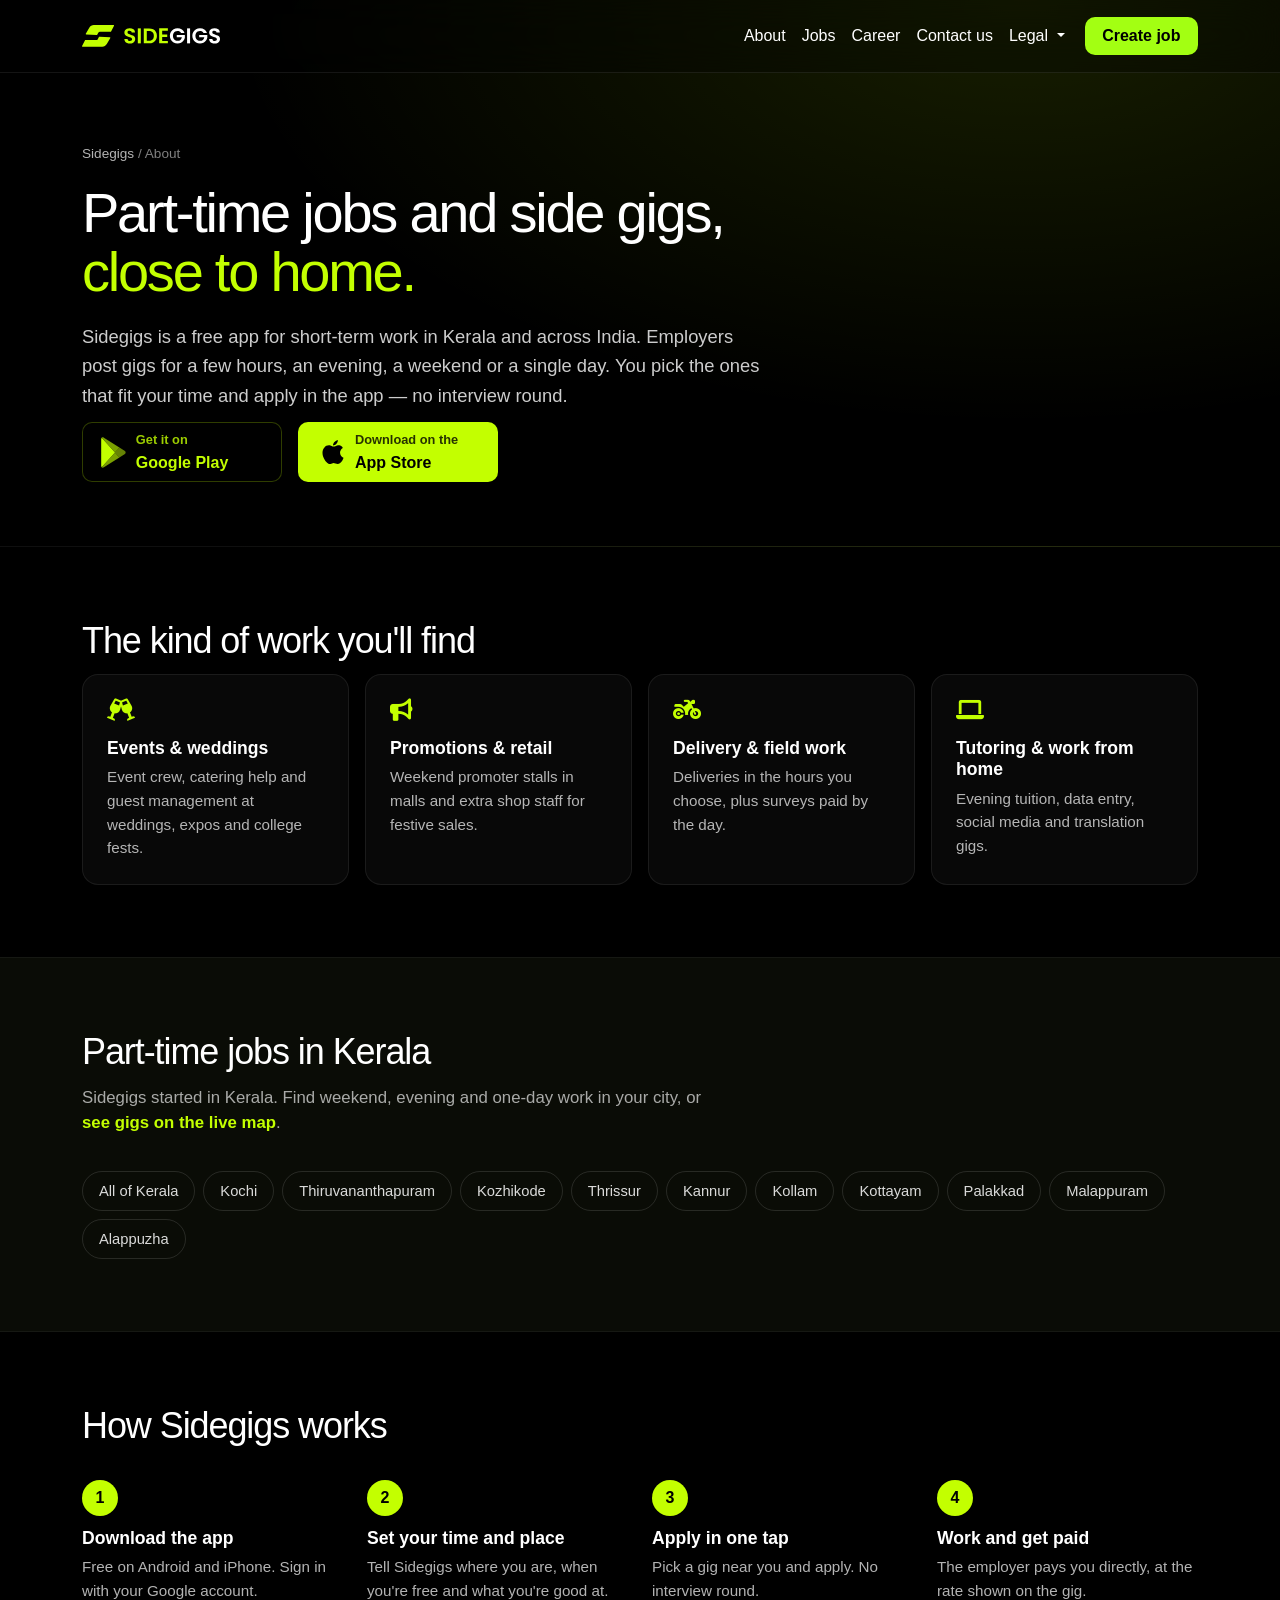
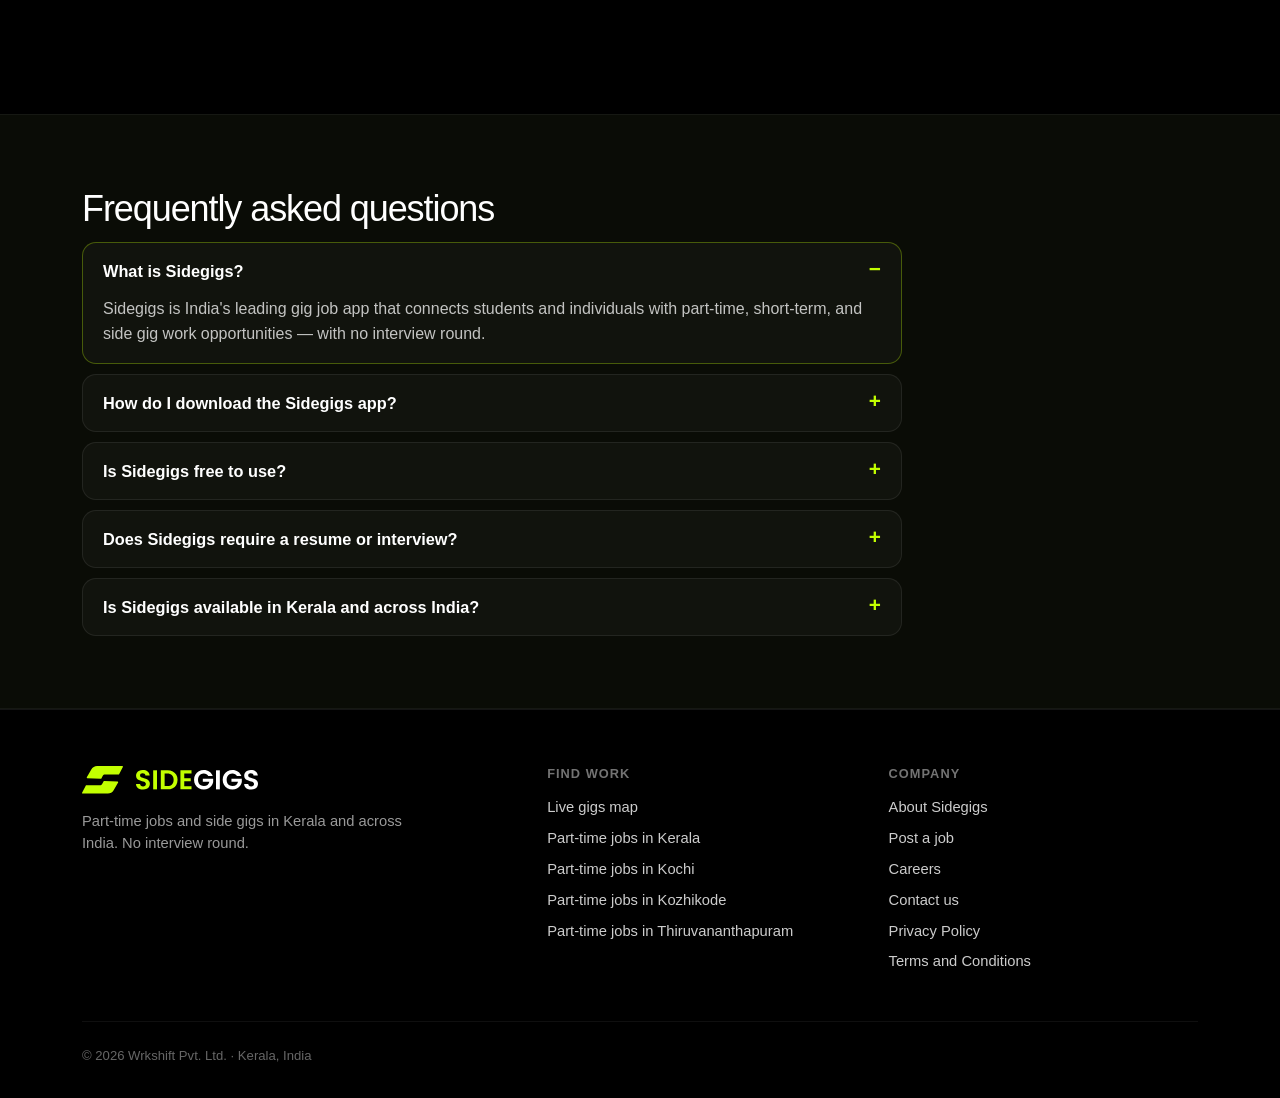
==== commit 6f5ac609: "Replace business sign-in with a Get the app page, and help brand search Create job now opens a page " ====
--- a/about.html
+++ b/about.html
@@ -306,6 +306,7 @@
                 <nav aria-label="Company">
                     <h2>Company</h2>
                     <a href="about.html">About Sidegigs</a>
+                    <a href="business.html">Post a job</a>
                     <a href="career.html">Careers</a>
                     <a href="mailto:contact@sidegigs.app">Contact us</a>
                     <a href="privacy-policy.html">Privacy Policy</a>
--- a/style.css
+++ b/style.css
@@ -1931,3 +1931,15 @@
         margin: 0.5rem 0 0.25rem;
     }
 }
+
+/* Brand name above the homepage headline */
+.hero-content .hero-brand {
+    display: block;
+    font-size: 1rem;
+    font-weight: 600;
+    letter-spacing: 0.12em;
+    text-transform: uppercase;
+    color: var(--primary-green);
+    -webkit-text-fill-color: var(--primary-green);
+    margin-bottom: 0.75rem;
+}
